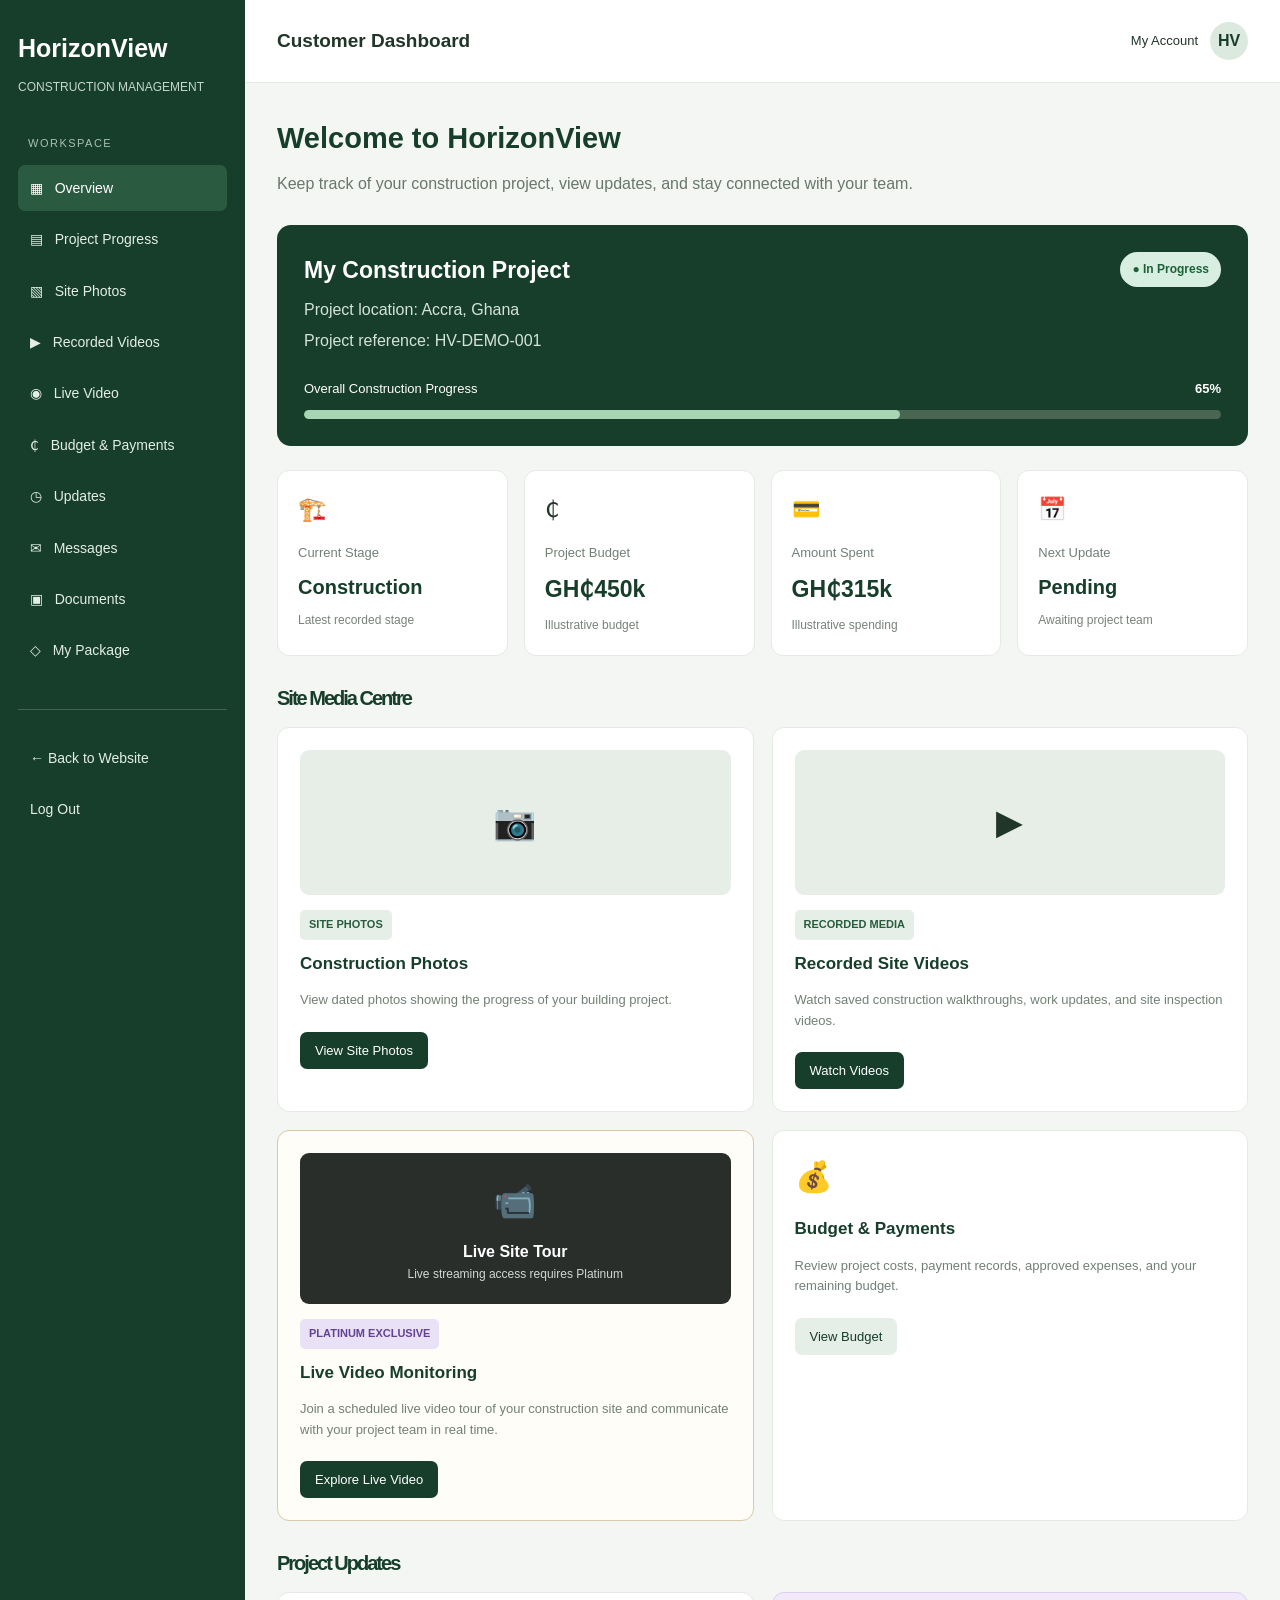
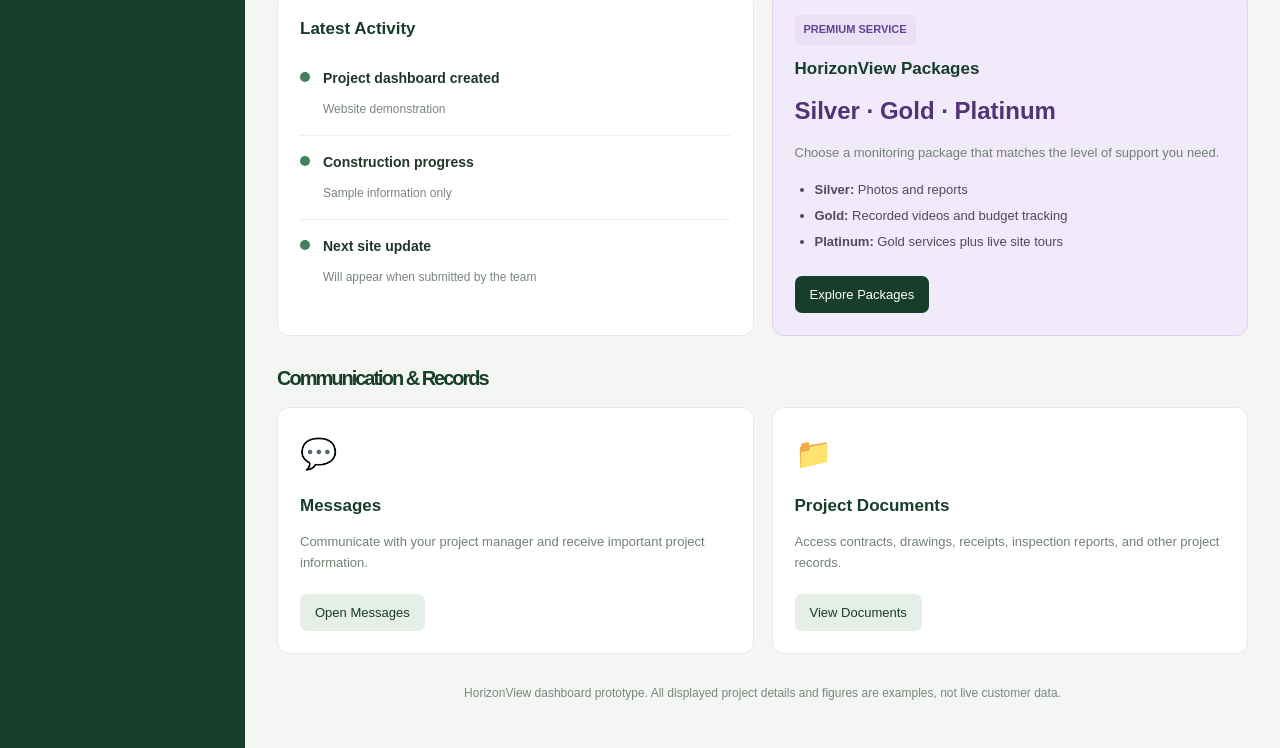
==== dashboard.html @ 28e70798 "Initial HorizonView website" ====
<!DOCTYPE html>
<html lang="en">
<head>
    <meta charset="UTF-8">
    <meta name="viewport" content="width=device-width, initial-scale=1.0">

    <title>Customer Dashboard | HorizonView</title>

    <link rel="stylesheet" href="css/style.css">

    <style>
        * {
            box-sizing: border-box;
        }

        body {
            margin: 0;
            background: #f4f6f3;
            color: #203629;
            font-family: Arial, sans-serif;
        }

        a {
            text-decoration: none;
            color: inherit;
        }

        .dashboard-layout {
            display: flex;
            min-height: 100vh;
        }

        /* SIDEBAR */

        .sidebar {
            width: 245px;
            background: #173d2b;
            color: white;
            padding: 28px 18px;
            flex-shrink: 0;
        }

        .brand {
            font-size: 25px;
            font-weight: bold;
            margin-bottom: 10px;
        }

        .brand-subtitle {
            color: #c4d7ca;
            font-size: 12px;
            margin-bottom: 38px;
        }

        .sidebar-label {
            color: #a9c1b1;
            font-size: 11px;
            letter-spacing: 1.5px;
            margin: 25px 10px 12px;
        }

        .sidebar a {
            display: block;
            padding: 12px;
            margin: 5px 0;
            border-radius: 7px;
            color: #e3eee6;
            font-size: 14px;
        }

        .sidebar a:hover,
        .sidebar a.active {
            background: #2a5b40;
            color: white;
        }

        .sidebar-bottom {
            margin-top: 35px;
            padding-top: 20px;
            border-top: 1px solid #42634e;
        }

        /* MAIN CONTENT */

        .main-content {
            flex: 1;
            min-width: 0;
        }

        .topbar {
            background: white;
            padding: 22px 32px;
            display: flex;
            justify-content: space-between;
            align-items: center;
            gap: 15px;
            border-bottom: 1px solid #e6eae5;
        }

        .topbar h2 {
            font-size: 19px;
            margin: 0;
        }

        .topbar-right {
            display: flex;
            align-items: center;
            gap: 12px;
        }

        .user-avatar {
            width: 38px;
            height: 38px;
            border-radius: 50%;
            background: #dce9df;
            color: #173d2b;
            display: flex;
            align-items: center;
            justify-content: center;
            font-weight: bold;
        }

        .content {
            padding: 32px;
            max-width: 1500px;
            margin: auto;
        }

        .welcome {
            margin-bottom: 28px;
        }

        .welcome h1 {
            font-size: 29px;
            margin: 0 0 10px;
            color: #173d2b;
        }

        .welcome p {
            color: #68766b;
            margin: 0;
            line-height: 1.6;
        }

        /* PROJECT HEADER */

        .project-header {
            background: #173d2b;
            color: white;
            border-radius: 14px;
            padding: 27px;
            margin-bottom: 24px;
        }

        .project-header-top {
            display: flex;
            justify-content: space-between;
            align-items: flex-start;
            gap: 15px;
            flex-wrap: wrap;
        }

        .project-header h2 {
            margin: 0 0 8px;
            font-size: 23px;
        }

        .project-header p {
            margin: 0;
            color: #d4e4d8;
            line-height: 1.6;
        }

        .status-pill {
            display: inline-block;
            padding: 8px 12px;
            background: #d8eee0;
            color: #1c6137;
            border-radius: 20px;
            font-size: 12px;
            font-weight: bold;
        }

        .project-progress {
            margin-top: 25px;
        }

        .progress-labels {
            display: flex;
            justify-content: space-between;
            gap: 10px;
            margin-bottom: 10px;
            font-size: 13px;
        }

        .progress-track {
            height: 9px;
            background: #486651;
            border-radius: 20px;
            overflow: hidden;
        }

        .progress-fill {
            height: 100%;
            width: 65%;
            background: #a8d5b4;
            border-radius: 20px;
        }

        /* SECTION HEADINGS */

        .section-heading {
            display: flex;
            justify-content: space-between;
            align-items: center;
            gap: 12px;
            margin: 32px 0 17px;
        }

        .section-heading h2 {
            font-size: 20px;
            margin: 0;
            color: #173d2b;
        }

        .section-heading a {
            font-size: 13px;
            color: #246440;
            font-weight: bold;
        }

        /* SUMMARY CARDS */

        .summary-grid {
            display: grid;
            grid-template-columns: repeat(4, minmax(0, 1fr));
            gap: 16px;
        }

        .summary-card {
            background: white;
            border: 1px solid #e5eae4;
            border-radius: 12px;
            padding: 20px;
        }

        .summary-icon {
            font-size: 23px;
            margin-bottom: 15px;
        }

        .summary-label {
            color: #718075;
            font-size: 13px;
            margin-bottom: 8px;
        }

        .summary-value {
            color: #173d2b;
            font-size: 23px;
            font-weight: bold;
        }

        .summary-note {
            font-size: 12px;
            color: #778279;
            margin-top: 8px;
        }

        /* GENERAL CARDS */

        .card-grid {
            display: grid;
            grid-template-columns: repeat(2, minmax(0, 1fr));
            gap: 18px;
        }

        .dashboard-card {
            background: white;
            border: 1px solid #e5eae4;
            border-radius: 12px;
            padding: 22px;
            min-width: 0;
        }

        .dashboard-card h3 {
            font-size: 17px;
            color: #173d2b;
            margin: 0 0 10px;
        }

        .dashboard-card p {
            font-size: 13px;
            color: #718075;
            line-height: 1.6;
        }

        .feature-icon {
            font-size: 30px;
            margin-bottom: 14px;
        }

        .feature-button {
            display: inline-block;
            border: none;
            background: #173d2b;
            color: white;
            padding: 11px 15px;
            border-radius: 7px;
            font-size: 13px;
            cursor: pointer;
            margin-top: 8px;
        }

        .feature-button:hover {
            background: #2a5b40;
        }

        .feature-button.secondary {
            background: #e5eee7;
            color: #173d2b;
        }

        /* PHOTO AND VIDEO AREAS */

        .media-placeholder {
            min-height: 145px;
            background: #e7eee8;
            border-radius: 9px;
            display: flex;
            align-items: center;
            justify-content: center;
            text-align: center;
            padding: 20px;
            font-size: 35px;
            margin-bottom: 15px;
        }

        .media-placeholder span {
            display: block;
            font-size: 12px;
            color: #617265;
            margin-top: 8px;
        }

        .media-tag {
            display: inline-block;
            background: #e6eee8;
            color: #285d3c;
            padding: 6px 9px;
            border-radius: 5px;
            font-size: 11px;
            font-weight: bold;
            margin-bottom: 10px;
        }

        .live-card {
            border: 1px solid #d8c9a8;
            background: #fffdf7;
        }

        .platinum-tag {
            display: inline-block;
            background: #e9e1f5;
            color: #634294;
            padding: 6px 9px;
            border-radius: 5px;
            font-size: 11px;
            font-weight: bold;
            margin-bottom: 10px;
        }

        .live-placeholder {
            min-height: 145px;
            background: #292e2b;
            color: white;
            border-radius: 9px;
            display: flex;
            flex-direction: column;
            align-items: center;
            justify-content: center;
            text-align: center;
            margin-bottom: 15px;
            padding: 20px;
        }

        .live-placeholder .camera-icon {
            font-size: 35px;
            margin-bottom: 10px;
        }

        .live-placeholder span {
            font-size: 12px;
            color: #d1d8d2;
        }

        /* UPDATES */

        .update-item {
            display: flex;
            gap: 13px;
            padding: 15px 0;
            border-bottom: 1px solid #edf0ec;
        }

        .update-item:last-child {
            border-bottom: none;
        }

        .update-dot {
            width: 10px;
            height: 10px;
            background: #43815a;
            border-radius: 50%;
            margin-top: 5px;
            flex-shrink: 0;
        }

        .update-item strong {
            display: block;
            font-size: 14px;
            margin-bottom: 5px;
        }

        .update-item small {
            color: #7b867e;
            font-size: 12px;
        }

        /* PACKAGE */

        .package-card {
            background: #f0eafa;
            border: 1px solid #dcd0ee;
        }

        .package-name {
            font-size: 24px;
            font-weight: bold;
            color: #503475;
            margin: 10px 0;
        }

        .package-list {
            padding-left: 20px;
            color: #51495d;
            font-size: 13px;
            line-height: 2;
        }

        .demo-note {
            font-size: 12px;
            color: #7b867e;
            margin-top: 30px;
            text-align: center;
        }

        .mobile-menu {
            display: none;
        }

        /* RESPONSIVE DESIGN */

        @media (max-width: 1100px) {
            .summary-grid {
                grid-template-columns: repeat(2, minmax(0, 1fr));
            }

            .sidebar {
                width: 210px;
            }

            .content {
                padding: 24px;
            }
        }

        @media (max-width: 760px) {
            .dashboard-layout {
                display: block;
            }

            .sidebar {
                width: 100%;
                padding: 18px;
            }

            .brand {
                margin-bottom: 5px;
            }

            .brand-subtitle {
                margin-bottom: 15px;
            }

            .sidebar-label {
                margin-top: 15px;
            }

            .sidebar nav {
                display: grid;
                grid-template-columns: repeat(2, minmax(0, 1fr));
                gap: 3px;
            }

            .sidebar a {
                padding: 10px;
            }

            .sidebar-bottom {
                margin-top: 15px;
                padding-top: 10px;
            }

            .topbar {
                padding: 18px;
            }

            .content {
                padding: 18px;
            }

            .welcome h1 {
                font-size: 25px;
            }

            .card-grid {
                grid-template-columns: 1fr;
            }
        }

        @media (max-width: 430px) {
            .summary-grid {
                grid-template-columns: 1fr 1fr;
                gap: 10px;
            }

            .summary-card {
                padding: 14px;
            }

            .summary-value {
                font-size: 19px;
            }

            .topbar h2 {
                font-size: 16px;
            }

            .project-header {
                padding: 20px;
            }
        }
    </style>
</head>

<body>

<div class="dashboard-layout">

    <!-- SIDEBAR -->
    <aside class="sidebar">

        <div class="brand">HorizonView</div>
        <div class="brand-subtitle">CONSTRUCTION MANAGEMENT</div>

        <div class="sidebar-label">WORKSPACE</div>

        <nav>
            <a href="#overview" class="active">▦ &nbsp; Overview</a>
            <a href="#progress">▤ &nbsp; Project Progress</a>
            <a href="#photos">▧ &nbsp; Site Photos</a>
            <a href="#recorded-videos">▶ &nbsp; Recorded Videos</a>
            <a href="#live-video">◉ &nbsp; Live Video</a>
            <a href="#budget">₵ &nbsp; Budget & Payments</a>
            <a href="#updates">◷ &nbsp; Updates</a>
            <a href="#messages">✉ &nbsp; Messages</a>
            <a href="#documents">▣ &nbsp; Documents</a>
            <a href="#my-package">◇ &nbsp; My Package</a>
        </nav>

        <div class="sidebar-bottom">
            <a href="index.html">← Back to Website</a>
            <a href="login.html">Log Out</a>
        </div>

    </aside>

    <!-- MAIN DASHBOARD -->
    <main class="main-content">

        <header class="topbar">
            <h2>Customer Dashboard</h2>

            <div class="topbar-right">
                <span style="font-size:13px;">My Account</span>
                <div class="user-avatar">HV</div>
            </div>
        </header>

        <div class="content" id="overview">

            <section class="welcome">
                <h1>Welcome to HorizonView</h1>
                <p>
                    Keep track of your construction project,
                    view updates, and stay connected with your team.
                </p>
            </section>

            <!-- PROJECT OVERVIEW -->
            <section class="project-header" id="progress">

                <div class="project-header-top">
                    <div>
                        <h2>My Construction Project</h2>
                        <p>Project location: Accra, Ghana</p>
                        <p style="margin-top:6px;">
                            Project reference: HV-DEMO-001
                        </p>
                    </div>

                    <span class="status-pill">● In Progress</span>
                </div>

                <div class="project-progress">
                    <div class="progress-labels">
                        <span>Overall Construction Progress</span>
                        <strong>65%</strong>
                    </div>

                    <div class="progress-track">
                        <div class="progress-fill"></div>
                    </div>
                </div>

            </section>

            <!-- SUMMARY -->
            <section class="summary-grid">

                <div class="summary-card">
                    <div class="summary-icon">🏗️</div>
                    <div class="summary-label">Current Stage</div>
                    <div class="summary-value" style="font-size:20px;">
                        Construction
                    </div>
                    <div class="summary-note">Latest recorded stage</div>
                </div>

                <div class="summary-card" id="budget">
                    <div class="summary-icon">₵</div>
                    <div class="summary-label">Project Budget</div>
                    <div class="summary-value">GH₵450k</div>
                    <div class="summary-note">Illustrative budget</div>
                </div>

                <div class="summary-card">
                    <div class="summary-icon">💳</div>
                    <div class="summary-label">Amount Spent</div>
                    <div class="summary-value">GH₵315k</div>
                    <div class="summary-note">Illustrative spending</div>
                </div>

                <div class="summary-card">
                    <div class="summary-icon">📅</div>
                    <div class="summary-label">Next Update</div>
                    <div class="summary-value" style="font-size:20px;">
                        Pending
                    </div>
                    <div class="summary-note">
                        Awaiting project team
                    </div>
                </div>

            </section>

            <!-- PHOTOS AND VIDEOS -->
            <div class="section-heading" id="photos">
                <h2>Site Media Centre</h2>
            </div>

            <section class="card-grid">

                <!-- PHOTOS -->
                <article class="dashboard-card">
                    <div class="media-placeholder">
                        📷
                    </div>

                    <span class="media-tag">SITE PHOTOS</span>

                    <h3>Construction Photos</h3>

                    <p>
                        View dated photos showing the progress
                        of your building project.
                    </p>

                    <button class="feature-button"
                        onclick="showNotice('Site Photos')">
                        View Site Photos
                    </button>
                </article>

                <!-- RECORDED VIDEOS -->
                <article class="dashboard-card" id="recorded-videos">
                    <div class="media-placeholder">
                        ▶
                    </div>

                    <span class="media-tag">RECORDED MEDIA</span>

                    <h3>Recorded Site Videos</h3>

                    <p>
                        Watch saved construction walkthroughs,
                        work updates, and site inspection videos.
                    </p>

                    <button class="feature-button"
                        onclick="showNotice('Recorded Videos')">
                        Watch Videos
                    </button>
                </article>

                <!-- LIVE VIDEO -->
                <article class="dashboard-card live-card" id="live-video">

                    <div class="live-placeholder">
                        <div class="camera-icon">📹</div>
                        <strong>Live Site Tour</strong>
                        <span>Live streaming access requires Platinum</span>
                    </div>

                    <span class="platinum-tag">PLATINUM EXCLUSIVE</span>

                    <h3>Live Video Monitoring</h3>

                    <p>
                        Join a scheduled live video tour of your
                        construction site and communicate with
                        your project team in real time.
                    </p>

                    <button class="feature-button"
                        onclick="showNotice('Platinum Live Video')">
                        Explore Live Video
                    </button>

                </article>

                <!-- BUDGET -->
                <article class="dashboard-card">
                    <div class="feature-icon">💰</div>

                    <h3>Budget & Payments</h3>

                    <p>
                        Review project costs, payment records,
                        approved expenses, and your remaining budget.
                    </p>

                    <button class="feature-button secondary"
                        onclick="showNotice('Budget & Payments')">
                        View Budget
                    </button>
                </article>

            </section>

            <!-- UPDATES AND PACKAGE -->
            <div class="section-heading" id="updates">
                <h2>Project Updates</h2>
            </div>

            <section class="card-grid">

                <article class="dashboard-card">
                    <h3>Latest Activity</h3>

                    <div class="update-item">
                        <div class="update-dot"></div>
                        <div>
                            <strong>Project dashboard created</strong>
                            <small>Website demonstration</small>
                        </div>
                    </div>

                    <div class="update-item">
                        <div class="update-dot"></div>
                        <div>
                            <strong>Construction progress</strong>
                            <small>Sample information only</small>
                        </div>
                    </div>

                    <div class="update-item">
                        <div class="update-dot"></div>
                        <div>
                            <strong>Next site update</strong>
                            <small>Will appear when submitted by the team</small>
                        </div>
                    </div>
                </article>

                <article class="dashboard-card package-card" id="my-package">

                    <span class="platinum-tag">PREMIUM SERVICE</span>

                    <h3>HorizonView Packages</h3>

                    <div class="package-name">Silver · Gold · Platinum</div>

                    <p>
                        Choose a monitoring package that matches
                        the level of support you need.
                    </p>

                    <ul class="package-list">
                        <li><strong>Silver:</strong> Photos and reports</li>
                        <li><strong>Gold:</strong> Recorded videos and budget tracking</li>
                        <li><strong>Platinum:</strong> Gold services plus live site tours</li>
                    </ul>

                    <button class="feature-button"
                        onclick="showNotice('Service Packages')">
                        Explore Packages
                    </button>

                </article>

            </section>

            <!-- MESSAGES AND DOCUMENTS -->
            <div class="section-heading">
                <h2>Communication & Records</h2>
            </div>

            <section class="card-grid">

                <article class="dashboard-card" id="messages">
                    <div class="feature-icon">💬</div>

                    <h3>Messages</h3>

                    <p>
                        Communicate with your project manager
                        and receive important project information.
                    </p>

                    <button class="feature-button secondary"
                        onclick="showNotice('Messages')">
                        Open Messages
                    </button>
                </article>

                <article class="dashboard-card" id="documents">
                    <div class="feature-icon">📁</div>

                    <h3>Project Documents</h3>

                    <p>
                        Access contracts, drawings, receipts,
                        inspection reports, and other project records.
                    </p>

                    <button class="feature-button secondary"
                        onclick="showNotice('Project Documents')">
                        View Documents
                    </button>
                </article>

            </section>

            <p class="demo-note">
                HorizonView dashboard prototype. All displayed project
                details and figures are examples, not live customer data.
            </p>

        </div>
    </main>

</div>

<script>
    function showNotice(feature) {
        alert(
            feature +
            " is part of the HorizonView dashboard design. " +
            "We will connect this feature to the backend when " +
            "we build the project management system."
        );
    }
</script>

</body>
</html>
---- css/style.css ----
/* ================================
HORIZONVIEW - MAIN STYLES
================================ */

{
margin: 0;
padding: 0;
box-sizing: border-box;
}

html {
scroll-behavior: smooth;
}

body {
font-family: Arial, Helvetica, sans-serif;
background: #f7f6f1;
color: #17231d;
line-height: 1.6;
}

a {
text-decoration: none;
color: inherit;
}

/* ================================
NAVIGATION
================================ */

.navbar {
width: 100%;
padding: 22px 7%;

display: flex;
align-items: center;
justify-content: space-between;

background: #f7f6f1;

border-bottom: 1px solid #dddcd5;

position: relative;
z-index: 10;

}

/* LOGO */

.logo {
font-size: 25px;
font-weight: 700;
letter-spacing: -1px;
}

.logo span {
font-weight: 400;
}

/* NAV LINKS */

.navbar nav {
display: flex;
gap: 28px;
}

.navbar nav a {
font-size: 14px;
color: #3e4942;

transition: 0.2s;

}

.navbar nav a {
color: #173d2b;
}

/* NAV BUTTONS */

.nav-buttons {
display: flex;
align-items: center;
gap: 15px;
}

.login-btn {
font-size: 14px;
}

/* ================================
BUTTONS
================================ */

.primary-btn {
display: inline-block;

padding: 13px 22px;

background: #173d2b;
color: white;

border-radius: 4px;

font-size: 14px;

transition: 0.2s;

}

.primary-btn {
background: #24563e;
}

.secondary-btn {
display: inline-block;

padding: 12px 21px;

border: 1px solid white;

color: white;

border-radius: 4px;

font-size: 14px;

transition: 0.2s;

}

.secondary-btn {
background: white;
color: #173d2b;
}

/* ================================
HERO SECTION
================================ */

.hero {
min-height: 720px;

padding: 120px 7%;

display: flex;
align-items: center;

background:
    linear-gradient(
        rgba(20, 48, 35, 0.82),
        rgba(20, 48, 35, 0.82)
    ),
    url("../images/hero.jpg");

background-size: cover;
background-position: center;

color: white;

}

.hero-content {
max-width: 760px;
}

.hero-label {
font-size: 12px;

letter-spacing: 2px;

font-weight: bold;

margin-bottom: 20px;

}

.hero h1 {
font-size: clamp(48px, 7vw, 86px);

line-height: 1.03;

letter-spacing: -4px;

margin-bottom: 30px;

}

.hero h1 span {
font-weight: 400;
}

.hero-text {
max-width: 650px;

font-size: 19px;

color: #e5ebe7;

margin-bottom: 35px;

}

.hero-buttons {
display: flex;

gap: 15px;

flex-wrap: wrap;

}

/* ================================
GENERAL SECTIONS
================================ */

.section {
padding: 110px 7%;
}

.section-heading {
max-width: 650px;

margin-bottom: 60px;

}

.section-label {
font-size: 12px;

letter-spacing: 2px;

font-weight: bold;

margin-bottom: 20px;

}

.section-heading h2 {
font-size: 52px;

line-height: 1.08;

letter-spacing: -2px;

margin-bottom: 20px;

}

.section-heading p {
color: #667069;
}

/* ================================
HOW IT WORKS
================================ */

.steps {
display: grid;

grid-template-columns: repeat(3, 1fr);

gap: 30px;

}

.step {
border-top: 1px solid #bbbcb5;

padding-top: 25px;

}

.step-number {
font-size: 13px;

font-weight: bold;

margin-bottom: 30px;

}

.step h3 {
font-size: 25px;

margin-bottom: 12px;

}

.step p {
color: #667069;
}

/* ================================
SERVICES
================================ */

.services-section {
padding: 110px 7%;

background: #e7e8df;

}

.services-grid {
display: grid;

grid-template-columns: repeat(2, 1fr);

gap: 20px;

}

.service-card {
background: #f7f6f1;

padding: 40px;

min-height: 220px;

transition: 0.2s;

}

.service-card {
transform: translateY(-4px);
}

.service-card h3 {
font-size: 25px;

margin-bottom: 15px;

}

.service-card p {
color: #667069;
}

/* ================================
PROJECTS
================================ */

.projects-grid {
display: grid;

grid-template-columns: repeat(3, 1fr);

gap: 25px;

}

.project-card {
background: white;

overflow: hidden;

}

.project-image {
height: 300px;

background: #d2d4cc;

display: flex;

align-items: center;

justify-content: center;

color: #6d756e;

font-size: 13px;

}

.project-info {
padding: 25px;
}

.project-info p {
font-size: 11px;

letter-spacing: 1.5px;

font-weight: bold;

margin-bottom: 8px;

}

.project-info h3 {
font-size: 22px;

margin-bottom: 8px;

}

.project-info span {
color: #777;

font-size: 14px;

}

/* ================================
CALL TO ACTION
================================ */

.cta-section {
padding: 120px 7%;

background: #173d2b;

color: white;

}

.cta-section h2 {
font-size: 62px;

line-height: 1.05;

letter-spacing: -2px;

margin-bottom: 20px;

}

.cta-section p {
color: #d7e0da;

margin-bottom: 30px;

}

/* ================================
CONTACT
================================ */

.contact-section {
padding: 110px 7%;

display: grid;

grid-template-columns: 1fr 1fr;

gap: 60px;

}

.contact-section h2 {
font-size: 52px;

line-height: 1.08;

}

.contact-info {
padding-top: 35px;

color: #59625c;

}

.contact-info p {
margin-bottom: 20px;
}

/* ================================
FOOTER
================================ */

footer {
padding: 45px 7%;

background: #101b15;

color: white;

display: flex;

justify-content: space-between;

align-items: center;

gap: 20px;

}

footer p {
font-size: 13px;

color: #aab4ad;

}

/* ================================
TABLET
================================ */

@media (max-width: 900px) {

.navbar {
    flex-wrap: wrap;

    gap: 20px;
}


.navbar nav {
    order: 3;

    width: 100%;

    justify-content: center;

    flex-wrap: wrap;
}


.steps,
.projects-grid {
    grid-template-columns: 1fr;
}


.services-grid {
    grid-template-columns: 1fr;
}


.contact-section {
    grid-template-columns: 1fr;
}


footer {
    flex-direction: column;

    align-items: flex-start;
}

}

/* ================================
MOBILE
================================ */

@media (max-width: 600px) {

.navbar {
    padding: 18px 5%;
}


.nav-buttons {
    display: none;
}


.hero {
    min-height: 650px;

    padding: 80px 5%;
}


.hero h1 {
    font-size: 48px;

    letter-spacing: -2px;
}


.hero-text {
    font-size: 17px;
}


.section,
.services-section,
.cta-section,
.contact-section {
    padding: 75px 5%;
}


.section-heading h2,
.contact-section h2 {
    font-size: 40px;
}


.cta-section h2 {
    font-size: 45px;
}


.hero-buttons {
    flex-direction: column;

    align-items: flex-start;
}

}
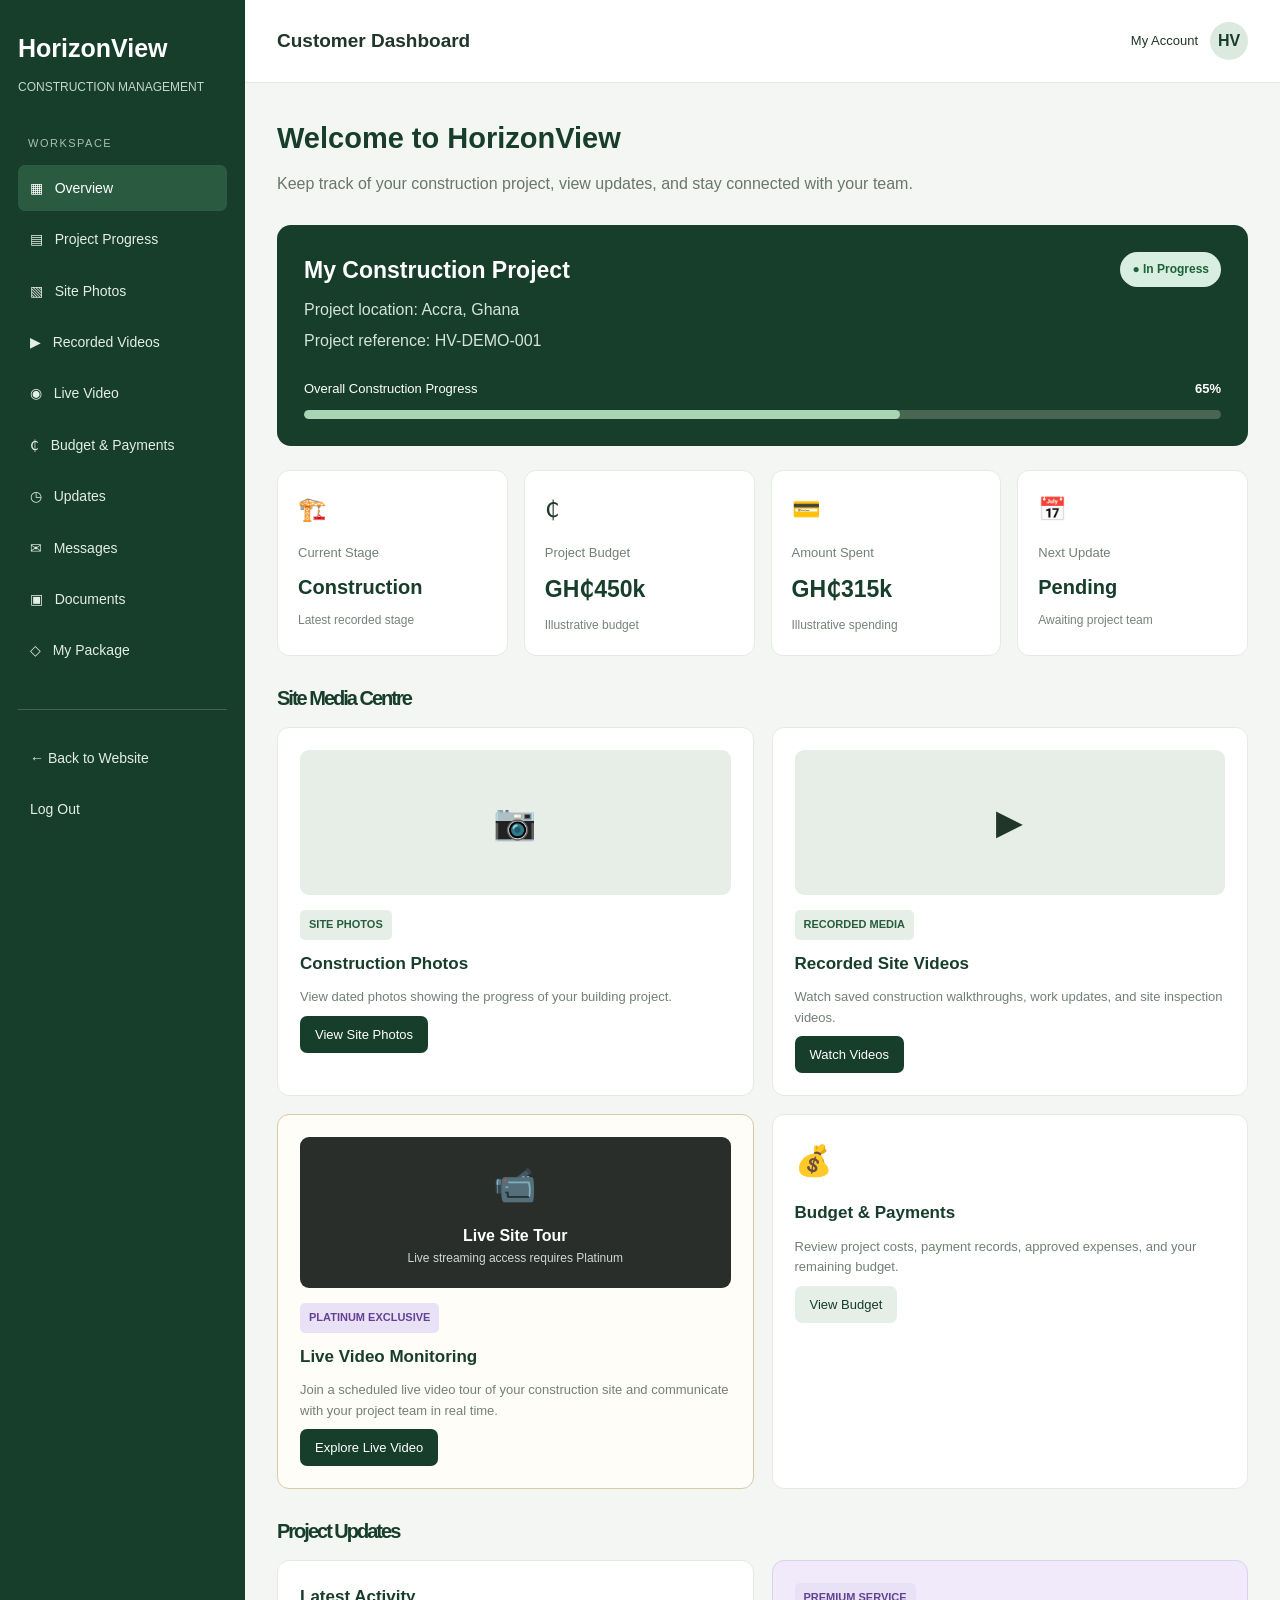
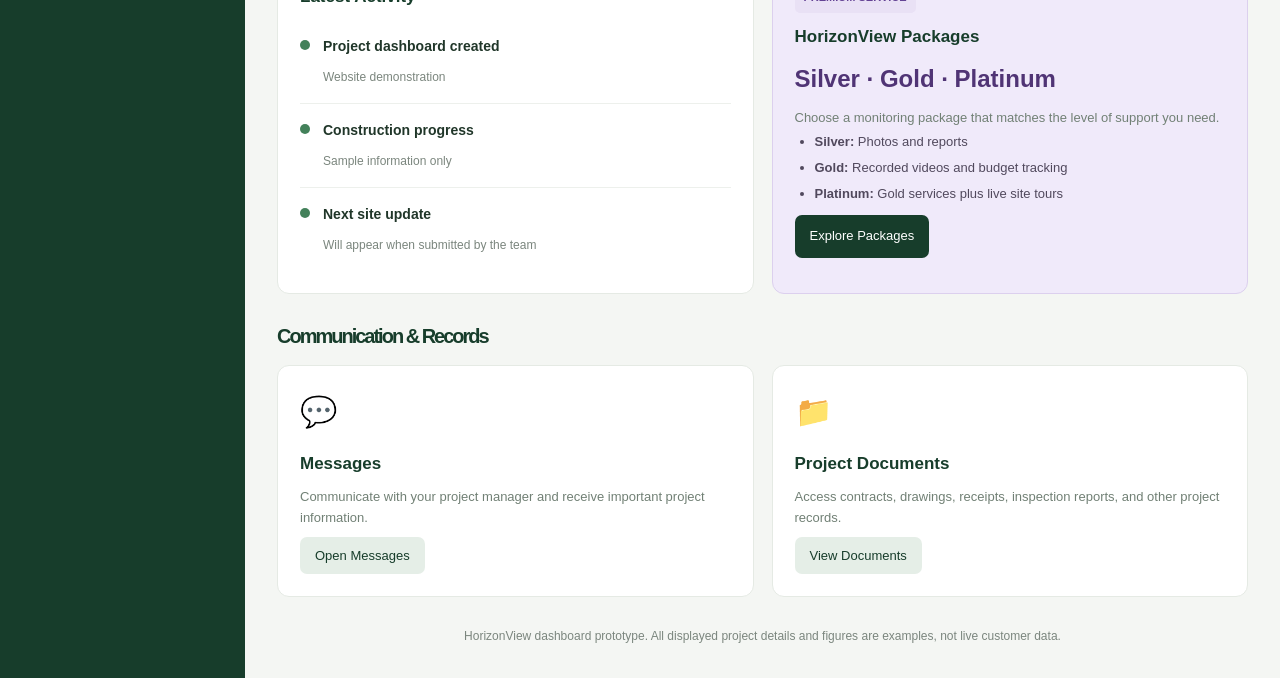
==== commit 7703185a: "Replace dashboard alert popups with inline notice panel - Styled info panel with per-feature honest " ====
--- a/dashboard.html
+++ b/dashboard.html
@@ -455,6 +455,27 @@
             text-align: center;
         }
 
+        .feature-notice {
+            background: #fff7db;
+            border: 1px solid #ecd88c;
+            color: #674f08;
+            border-radius: 10px;
+            padding: 16px 20px;
+            margin-bottom: 25px;
+            font-size: 14px;
+            line-height: 1.6;
+        }
+
+        .feature-notice strong {
+            display: block;
+            color: #4f3d06;
+            margin-bottom: 6px;
+        }
+
+        .feature-notice[hidden] {
+            display: none;
+        }
+
         .mobile-menu {
             display: none;
         }
@@ -600,6 +621,11 @@
 
         <div class="content" id="overview">
 
+            <div id="featureNotice" class="feature-notice" role="status" aria-live="polite" hidden>
+                <strong id="featureNoticeTitle"></strong>
+                <span id="featureNoticeText"></span>
+            </div>
+
             <section class="welcome">
                 <h1>Welcome to HorizonView</h1>
                 <p>
@@ -823,10 +849,9 @@
                         <li><strong>Platinum:</strong> Gold services plus live site tours</li>
                     </ul>
 
-                    <button class="feature-button"
-                        onclick="showNotice('Service Packages')">
+                    <a href="packages.html" class="feature-button">
                         Explore Packages
-                    </button>
+                    </a>
 
                 </article>
 
@@ -884,14 +909,36 @@
 </div>
 
 <script>
+
+    // Honest status notes for dashboard features.
+    // Every feature states what it will do and that it is not
+    // connected to live data yet.
+    const featureNotices = {
+        "Site Photos":
+            "Dated site photo galleries will appear here once your project team uploads them. Photo uploads are not connected to the backend yet.",
+        "Recorded Videos":
+            "Recorded walkthrough, update and inspection videos will play here. Video uploads are not connected to the backend yet.",
+        "Platinum Live Video":
+            "Live site tours need a real streaming provider and a Platinum package. Live video is planned for a later phase — nothing is being streamed right now.",
+        "Budget & Payments":
+            "Agreed budgets, recorded expenses and confirmed payments will be tracked here in Ghana cedis (GH₵). Budget records are not connected to the backend yet.",
+        "Messages":
+            "Messaging between you and your project team will open here. Messaging is not connected to the backend yet.",
+        "Project Documents":
+            "Contracts, drawings, receipts and inspection reports will be listed here. Document storage is not connected to the backend yet."
+    };
+
+    const noticePanel = document.getElementById("featureNotice");
+    const noticeTitle = document.getElementById("featureNoticeTitle");
+    const noticeText = document.getElementById("featureNoticeText");
+
     function showNotice(feature) {
-        alert(
-            feature +
-            " is part of the HorizonView dashboard design. " +
-            "We will connect this feature to the backend when " +
-            "we build the project management system."
-        );
+        noticeTitle.textContent = feature + " — not connected yet";
+        noticeText.textContent = featureNotices[feature] || "";
+        noticePanel.hidden = false;
+        noticePanel.scrollIntoView({ behavior: "smooth", block: "center" });
     }
+
 </script>
 
 </body>
--- a/css/style.css
+++ b/css/style.css
@@ -2,7 +2,7 @@
 HORIZONVIEW - MAIN STYLES
 ================================ */
 
-{
+* {
 margin: 0;
 padding: 0;
 box-sizing: border-box;
@@ -66,14 +66,14 @@
 
 .navbar nav a {
 font-size: 14px;
-color: #3e4942;
+color: #173d2b;
 
 transition: 0.2s;
 
 }
 
-.navbar nav a {
-color: #173d2b;
+.navbar nav a:hover {
+color: #24563e;
 }
 
 /* NAV BUTTONS */
@@ -108,7 +108,7 @@
 
 }
 
-.primary-btn {
+.primary-btn:hover {
 background: #24563e;
 }
 
@@ -131,6 +131,11 @@
 
 .secondary-btn {
 background: white;
+color: #173d2b;
+}
+
+.secondary-btn:hover {
+background: #f0f2ec;
 color: #173d2b;
 }
 
@@ -322,7 +327,7 @@
 
 }
 
-.service-card {
+.service-card:hover {
 transform: translateY(-4px);
 }
 
